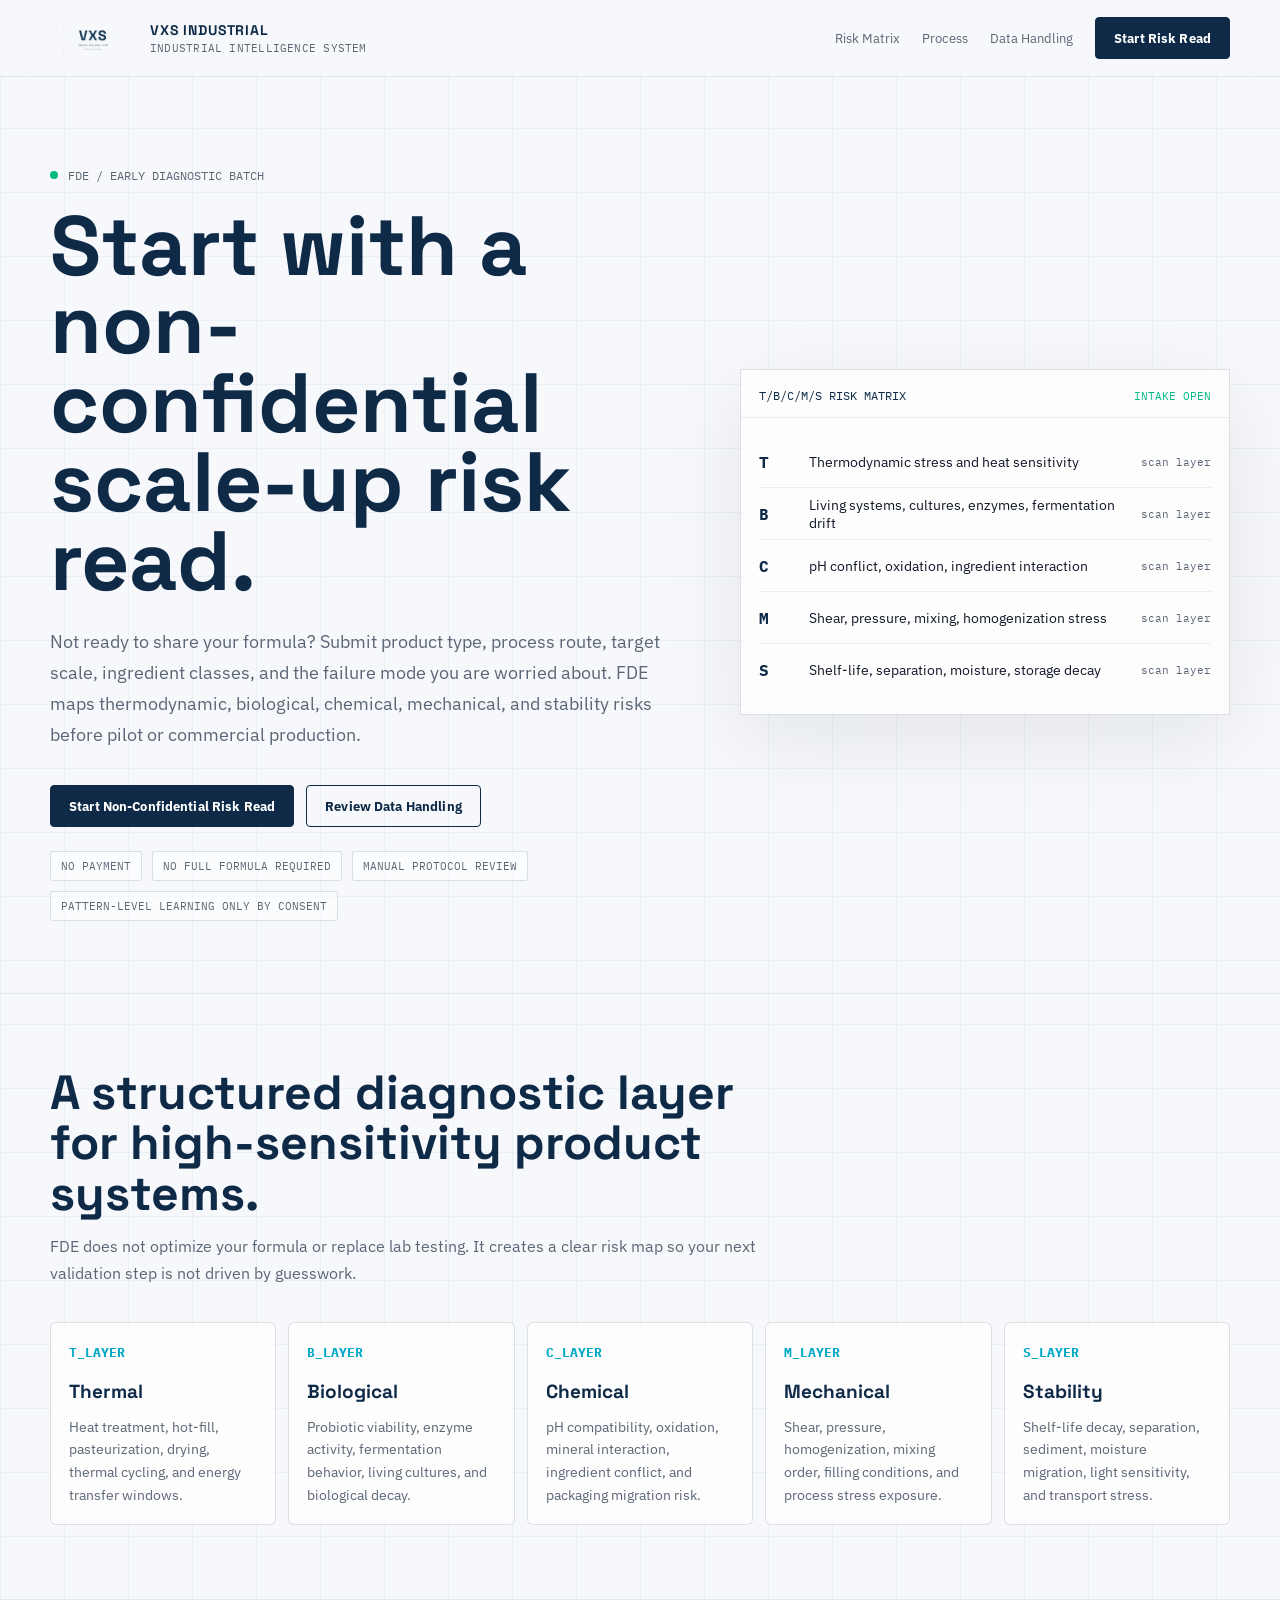
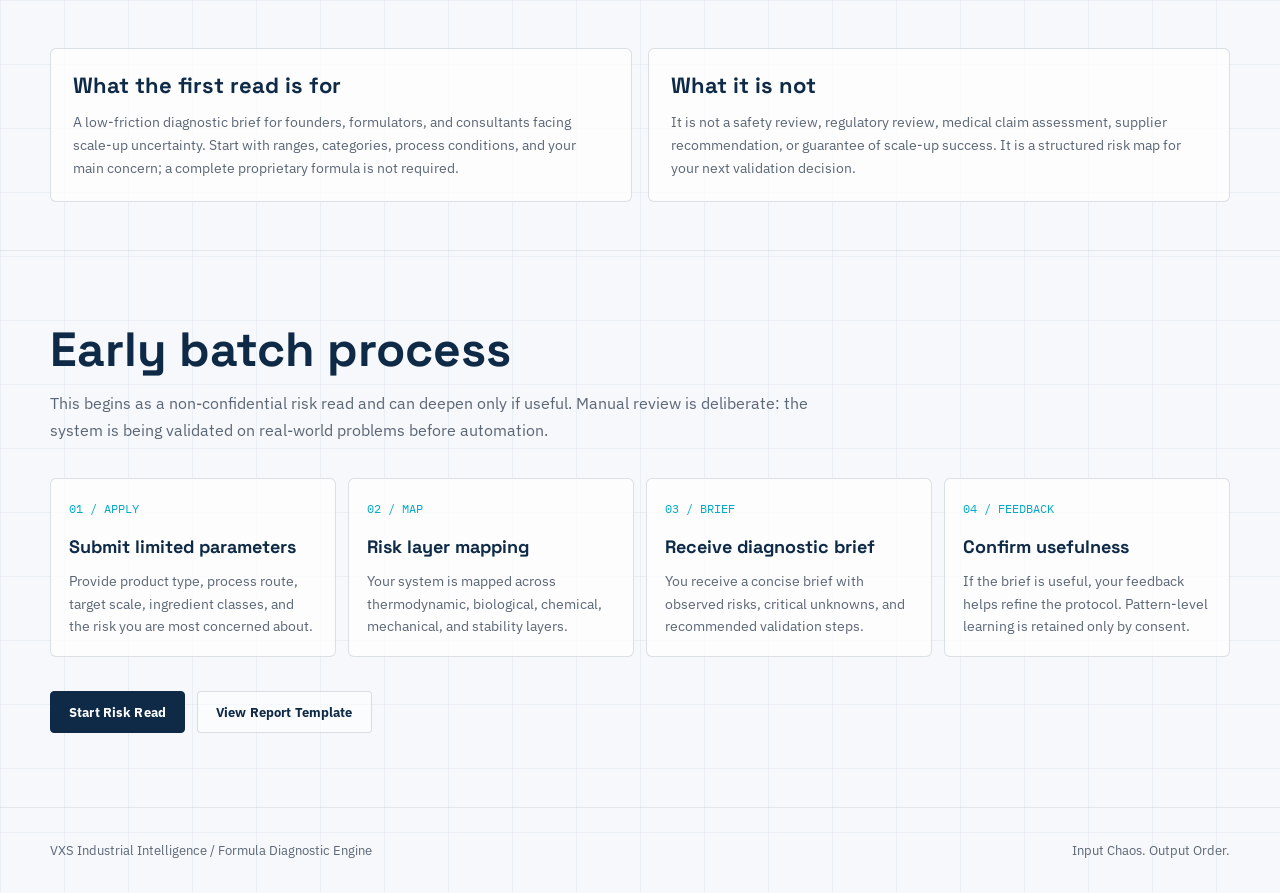
==== index.html @ ce61a04f "feat(analytics): add GA4 tracking G-516HY5Q3H3 to all pages Co-Authored-By: Claude Sonnet 4.6 <norep" ====
<!DOCTYPE html>
<html lang="en">
<head>
  <meta charset="UTF-8">
  <meta name="viewport" content="width=device-width, initial-scale=1.0">
  <title>Formula Diagnostic Engine | VXS Industrial Intelligence</title>
  <meta name="description" content="Start with a non-confidential formula and scale-up risk read. No full formula required for the FDE early diagnostic batch.">
  <link rel="preconnect" href="https://fonts.googleapis.com">
  <link rel="preconnect" href="https://fonts.gstatic.com" crossorigin>
  <link href="https://fonts.googleapis.com/css2?family=IBM+Plex+Mono:wght@400;500;600;700&family=IBM+Plex+Sans:wght@400;500;600;700&family=Space+Grotesk:wght@600;700&display=swap" rel="stylesheet">
  <link rel="stylesheet" href="styles.css">
  <!-- Google tag (gtag.js) -->
  <script async src="https://www.googletagmanager.com/gtag/js?id=G-516HY5Q3H3"></script>
  <script>
    window.dataLayer = window.dataLayer || [];
    function gtag(){dataLayer.push(arguments);}
    gtag('js', new Date());
    gtag('config', 'G-516HY5Q3H3');
  </script>
</head>
<body>
  <header class="site-header">
    <div class="shell nav">
      <a class="brand" href="https://vxs.systems/" aria-label="VXS Industrial Intelligence">
        <img class="brand-mark" src="assets/vxs_logo_mark_v2.3_transparent.png" alt="VXS">
        <span class="brand-text">
          <span class="brand-name">VXS INDUSTRIAL</span>
          <span class="brand-system">INDUSTRIAL INTELLIGENCE SYSTEM</span>
        </span>
      </a>
      <nav class="nav-links" aria-label="Primary">
        <a href="#risk-matrix">Risk Matrix</a>
        <a href="#process">Process</a>
        <a href="privacy.html">Data Handling</a>
        <a class="button" href="intake.html">Start Risk Read</a>
      </nav>
    </div>
  </header>

  <main>
    <section class="hero">
      <div class="shell hero-grid">
        <div>
          <div class="eyebrow">FDE / EARLY DIAGNOSTIC BATCH</div>
          <h1>Start with a non-confidential scale-up risk read.</h1>
          <p class="lead">Not ready to share your formula? Submit product type, process route, target scale, ingredient classes, and the failure mode you are worried about. FDE maps thermodynamic, biological, chemical, mechanical, and stability risks before pilot or commercial production.</p>
          <div class="hero-actions">
            <a class="button" href="intake.html">Start Non-Confidential Risk Read</a>
            <a class="button secondary" href="privacy.html">Review Data Handling</a>
          </div>
          <div class="note-row">
            <span class="tag">NO PAYMENT</span>
            <span class="tag">NO FULL FORMULA REQUIRED</span>
            <span class="tag">MANUAL PROTOCOL REVIEW</span>
            <span class="tag">PATTERN-LEVEL LEARNING ONLY BY CONSENT</span>
          </div>
        </div>
        <aside class="diagnostic-panel" aria-label="T/B/C/M/S risk matrix">
          <div class="panel-header">
            <span class="panel-title">T/B/C/M/S RISK MATRIX</span>
            <span class="status-pill">INTAKE OPEN</span>
          </div>
          <div class="risk-stack">
            <div class="risk-row">
              <span class="risk-code">T</span>
              <span class="risk-name">Thermodynamic stress and heat sensitivity</span>
              <span class="risk-state">scan layer</span>
            </div>
            <div class="risk-row">
              <span class="risk-code">B</span>
              <span class="risk-name">Living systems, cultures, enzymes, fermentation drift</span>
              <span class="risk-state">scan layer</span>
            </div>
            <div class="risk-row">
              <span class="risk-code">C</span>
              <span class="risk-name">pH conflict, oxidation, ingredient interaction</span>
              <span class="risk-state">scan layer</span>
            </div>
            <div class="risk-row">
              <span class="risk-code">M</span>
              <span class="risk-name">Shear, pressure, mixing, homogenization stress</span>
              <span class="risk-state">scan layer</span>
            </div>
            <div class="risk-row">
              <span class="risk-code">S</span>
              <span class="risk-name">Shelf-life, separation, moisture, storage decay</span>
              <span class="risk-state">scan layer</span>
            </div>
          </div>
        </aside>
      </div>
    </section>

    <section class="section" id="risk-matrix">
      <div class="shell">
        <div class="section-heading">
          <h2>A structured diagnostic layer for high-sensitivity product systems.</h2>
          <p>FDE does not optimize your formula or replace lab testing. It creates a clear risk map so your next validation step is not driven by guesswork.</p>
        </div>
        <div class="matrix">
          <article class="matrix-card">
            <span class="matrix-code">T_LAYER</span>
            <h3>Thermal</h3>
            <p>Heat treatment, hot-fill, pasteurization, drying, thermal cycling, and energy transfer windows.</p>
          </article>
          <article class="matrix-card">
            <span class="matrix-code">B_LAYER</span>
            <h3>Biological</h3>
            <p>Probiotic viability, enzyme activity, fermentation behavior, living cultures, and biological decay.</p>
          </article>
          <article class="matrix-card">
            <span class="matrix-code">C_LAYER</span>
            <h3>Chemical</h3>
            <p>pH compatibility, oxidation, mineral interaction, ingredient conflict, and packaging migration risk.</p>
          </article>
          <article class="matrix-card">
            <span class="matrix-code">M_LAYER</span>
            <h3>Mechanical</h3>
            <p>Shear, pressure, homogenization, mixing order, filling conditions, and process stress exposure.</p>
          </article>
          <article class="matrix-card">
            <span class="matrix-code">S_LAYER</span>
            <h3>Stability</h3>
            <p>Shelf-life decay, separation, sediment, moisture migration, light sensitivity, and transport stress.</p>
          </article>
        </div>
      </div>
    </section>

    <section class="section compact">
      <div class="shell two-col">
        <article class="text-card">
          <h3>What the first read is for</h3>
          <p>A low-friction diagnostic brief for founders, formulators, and consultants facing scale-up uncertainty. Start with ranges, categories, process conditions, and your main concern; a complete proprietary formula is not required.</p>
        </article>
        <article class="text-card">
          <h3>What it is not</h3>
          <p>It is not a safety review, regulatory review, medical claim assessment, supplier recommendation, or guarantee of scale-up success. It is a structured risk map for your next validation decision.</p>
        </article>
      </div>
    </section>

    <section class="section" id="process">
      <div class="shell">
        <div class="section-heading">
          <h2>Early batch process</h2>
          <p>This begins as a non-confidential risk read and can deepen only if useful. Manual review is deliberate: the system is being validated on real-world problems before automation.</p>
        </div>
        <div class="process">
          <article class="process-step">
            <span class="step-index">01 / APPLY</span>
            <h3>Submit limited parameters</h3>
            <p>Provide product type, process route, target scale, ingredient classes, and the risk you are most concerned about.</p>
          </article>
          <article class="process-step">
            <span class="step-index">02 / MAP</span>
            <h3>Risk layer mapping</h3>
            <p>Your system is mapped across thermodynamic, biological, chemical, mechanical, and stability layers.</p>
          </article>
          <article class="process-step">
            <span class="step-index">03 / BRIEF</span>
            <h3>Receive diagnostic brief</h3>
            <p>You receive a concise brief with observed risks, critical unknowns, and recommended validation steps.</p>
          </article>
          <article class="process-step">
            <span class="step-index">04 / FEEDBACK</span>
            <h3>Confirm usefulness</h3>
            <p>If the brief is useful, your feedback helps refine the protocol. Pattern-level learning is retained only by consent.</p>
          </article>
        </div>
        <div class="hero-actions">
          <a class="button" href="intake.html">Start Risk Read</a>
          <a class="button ghost" href="brief-template.html">View Report Template</a>
        </div>
      </div>
    </section>
  </main>

  <footer class="site-footer">
    <div class="shell footer-grid">
      <span><a href="https://vxs.systems/">VXS Industrial Intelligence</a> / Formula Diagnostic Engine</span>
      <span>Input Chaos. Output Order.</span>
    </div>
  </footer>
</body>
</html>
---- styles.css ----
:root {
  --industrial-white: #f6f8fb;
  --surface: #ffffff;
  --system-navy: #0e2a47;
  --graphite: #111827;
  --structural-gray: #5b6675;
  --grid-gray: #d9e2ec;
  --precision-cyan: #00a9c6;
  --signal-mint: #00b884;
  --hazard-amber: #ff8a00;
  --failure-red: #d64545;
  --border: rgba(14, 42, 71, 0.14);
  --soft-border: rgba(14, 42, 71, 0.08);
  --shadow: 0 24px 80px rgba(17, 24, 39, 0.08);
}

* {
  box-sizing: border-box;
}

html {
  scroll-behavior: smooth;
}

body {
  margin: 0;
  min-height: 100vh;
  font-family: "IBM Plex Sans", "Inter", "Segoe UI", Arial, sans-serif;
  color: var(--graphite);
  background:
    linear-gradient(to right, rgba(217, 226, 236, 0.42) 1px, transparent 1px),
    linear-gradient(to bottom, rgba(217, 226, 236, 0.42) 1px, transparent 1px),
    var(--industrial-white);
  background-size: 64px 64px;
}

a {
  color: inherit;
  text-decoration: none;
}

.shell {
  width: min(1180px, calc(100vw - 40px));
  margin: 0 auto;
}

.site-header {
  position: sticky;
  top: 0;
  z-index: 20;
  border-bottom: 1px solid var(--soft-border);
  background: rgba(246, 248, 251, 0.88);
  backdrop-filter: blur(14px);
}

.nav {
  min-height: 76px;
  display: flex;
  align-items: center;
  justify-content: space-between;
  gap: 24px;
}

.brand {
  display: flex;
  align-items: center;
  gap: 14px;
}

.brand-mark {
  width: 86px;
  height: auto;
  display: block;
}

.brand-text {
  display: grid;
  gap: 2px;
}

.brand-name {
  font-family: "Space Grotesk", "IBM Plex Sans", sans-serif;
  font-size: 14px;
  font-weight: 700;
  letter-spacing: 0.06em;
  color: var(--system-navy);
}

.brand-system {
  font-family: "IBM Plex Mono", "SFMono-Regular", Consolas, monospace;
  font-size: 11px;
  color: var(--structural-gray);
  letter-spacing: 0.02em;
}

.nav-links {
  display: flex;
  align-items: center;
  gap: 22px;
  font-size: 13px;
  color: var(--structural-gray);
}

.nav-links a:hover {
  color: var(--system-navy);
}

.button {
  display: inline-flex;
  align-items: center;
  justify-content: center;
  min-height: 42px;
  padding: 0 18px;
  border: 1px solid var(--system-navy);
  border-radius: 4px;
  background: var(--system-navy);
  color: #fff;
  font-size: 13px;
  font-weight: 700;
  letter-spacing: 0.01em;
  cursor: pointer;
}

.button:hover {
  transform: translateY(-1px);
}

.button.secondary {
  background: transparent;
  color: var(--system-navy);
}

.button.ghost {
  border-color: var(--border);
  background: rgba(255, 255, 255, 0.5);
  color: var(--system-navy);
}

.hero {
  padding: 86px 0 72px;
}

.hero-grid {
  display: grid;
  grid-template-columns: minmax(0, 1.08fr) minmax(360px, 0.82fr);
  gap: 44px;
  align-items: center;
}

.eyebrow {
  display: inline-flex;
  align-items: center;
  gap: 10px;
  margin-bottom: 24px;
  font-family: "IBM Plex Mono", "SFMono-Regular", Consolas, monospace;
  font-size: 12px;
  color: var(--structural-gray);
}

.eyebrow::before {
  content: "";
  width: 8px;
  height: 8px;
  background: var(--signal-mint);
  border-radius: 50%;
}

h1,
h2,
h3 {
  margin: 0;
  color: var(--system-navy);
  font-family: "Space Grotesk", "IBM Plex Sans", sans-serif;
  letter-spacing: 0;
}

h1 {
  max-width: 860px;
  font-size: clamp(44px, 7vw, 84px);
  line-height: 0.94;
}

.lead {
  max-width: 700px;
  margin: 26px 0 0;
  font-size: 18px;
  line-height: 1.72;
  color: var(--structural-gray);
}

.hero-actions {
  display: flex;
  flex-wrap: wrap;
  gap: 12px;
  margin-top: 34px;
}

.note-row {
  display: flex;
  flex-wrap: wrap;
  gap: 10px;
  margin-top: 24px;
}

.tag {
  display: inline-flex;
  align-items: center;
  min-height: 30px;
  padding: 0 10px;
  border: 1px solid var(--border);
  border-radius: 3px;
  background: rgba(255, 255, 255, 0.54);
  font-family: "IBM Plex Mono", "SFMono-Regular", Consolas, monospace;
  font-size: 11px;
  color: var(--structural-gray);
}

.diagnostic-panel {
  border: 1px solid var(--border);
  background: rgba(255, 255, 255, 0.78);
  box-shadow: var(--shadow);
}

.panel-header {
  display: flex;
  align-items: center;
  justify-content: space-between;
  gap: 16px;
  padding: 18px 18px 14px;
  border-bottom: 1px solid var(--soft-border);
}

.panel-title {
  font-family: "IBM Plex Mono", "SFMono-Regular", Consolas, monospace;
  font-size: 12px;
  color: var(--system-navy);
}

.status-pill {
  font-family: "IBM Plex Mono", "SFMono-Regular", Consolas, monospace;
  font-size: 11px;
  color: var(--signal-mint);
}

.risk-stack {
  padding: 18px;
}

.risk-row {
  display: grid;
  grid-template-columns: 36px 1fr auto;
  align-items: center;
  gap: 14px;
  min-height: 52px;
  border-bottom: 1px solid var(--soft-border);
}

.risk-row:last-child {
  border-bottom: 0;
}

.risk-code {
  font-family: "IBM Plex Mono", "SFMono-Regular", Consolas, monospace;
  font-weight: 700;
  color: var(--system-navy);
}

.risk-name {
  font-size: 14px;
  color: var(--graphite);
}

.risk-state {
  font-family: "IBM Plex Mono", "SFMono-Regular", Consolas, monospace;
  font-size: 11px;
  color: var(--structural-gray);
}

.section {
  padding: 74px 0;
  border-top: 1px solid var(--soft-border);
}

.section.compact {
  padding: 48px 0;
}

.section-heading {
  display: grid;
  gap: 14px;
  max-width: 760px;
  margin-bottom: 34px;
}

.section-heading h2 {
  font-size: clamp(30px, 4vw, 48px);
  line-height: 1.05;
}

.section-heading p {
  margin: 0;
  color: var(--structural-gray);
  line-height: 1.7;
}

.matrix {
  display: grid;
  grid-template-columns: repeat(5, minmax(0, 1fr));
  gap: 12px;
}

.matrix-card,
.text-card,
.process-step {
  border: 1px solid var(--border);
  background: rgba(255, 255, 255, 0.72);
  border-radius: 6px;
}

.matrix-card {
  min-height: 184px;
  padding: 18px;
}

.matrix-code {
  font-family: "IBM Plex Mono", "SFMono-Regular", Consolas, monospace;
  font-size: 13px;
  font-weight: 700;
  color: var(--precision-cyan);
}

.matrix-card h3 {
  margin-top: 18px;
  font-size: 19px;
}

.matrix-card p,
.text-card p,
.process-step p {
  margin: 12px 0 0;
  color: var(--structural-gray);
  line-height: 1.62;
  font-size: 14px;
}

.two-col {
  display: grid;
  grid-template-columns: repeat(2, minmax(0, 1fr));
  gap: 16px;
}

.text-card {
  padding: 22px;
}

.text-card h3 {
  font-size: 22px;
}

.process {
  display: grid;
  grid-template-columns: repeat(4, minmax(0, 1fr));
  gap: 12px;
}

.process-step {
  padding: 18px;
}

.step-index {
  font-family: "IBM Plex Mono", "SFMono-Regular", Consolas, monospace;
  font-size: 12px;
  color: var(--precision-cyan);
}

.process-step h3 {
  margin-top: 18px;
  font-size: 18px;
}

.form-shell {
  display: grid;
  grid-template-columns: minmax(0, 0.92fr) minmax(420px, 1.08fr);
  gap: 28px;
  align-items: start;
}

.form-panel {
  border: 1px solid var(--border);
  border-radius: 6px;
  background: rgba(255, 255, 255, 0.82);
  box-shadow: var(--shadow);
  padding: 24px;
}

label {
  display: block;
  margin-bottom: 8px;
  color: var(--system-navy);
  font-size: 13px;
  font-weight: 700;
}

input,
select,
textarea {
  width: 100%;
  border: 1px solid var(--border);
  border-radius: 4px;
  background: #fff;
  color: var(--graphite);
  font: inherit;
  padding: 12px 12px;
}

textarea {
  min-height: 116px;
  resize: vertical;
}

.field {
  margin-bottom: 18px;
}

.field-grid {
  display: grid;
  grid-template-columns: repeat(2, minmax(0, 1fr));
  gap: 14px;
}

.checkbox {
  display: grid;
  grid-template-columns: 18px 1fr;
  gap: 10px;
  align-items: start;
  margin: 12px 0;
  color: var(--structural-gray);
  font-size: 13px;
  line-height: 1.55;
}

.checkbox input {
  width: 16px;
  height: 16px;
  margin-top: 2px;
}

.form-actions {
  display: flex;
  flex-wrap: wrap;
  gap: 10px;
  margin-top: 20px;
}

.output-box {
  margin-top: 18px;
  border: 1px solid var(--border);
  border-radius: 4px;
  background: #f9fbfd;
  padding: 14px;
  min-height: 130px;
  white-space: pre-wrap;
  font-family: "IBM Plex Mono", "SFMono-Regular", Consolas, monospace;
  font-size: 12px;
  line-height: 1.55;
  color: var(--graphite);
}

.fine-print {
  font-size: 12px;
  color: var(--structural-gray);
  line-height: 1.6;
}

.site-footer {
  padding: 34px 0;
  border-top: 1px solid var(--soft-border);
  color: var(--structural-gray);
  font-size: 13px;
}

.footer-grid {
  display: flex;
  align-items: center;
  justify-content: space-between;
  gap: 18px;
}

@media (max-width: 940px) {
  .hero-grid,
  .form-shell,
  .two-col {
    grid-template-columns: 1fr;
  }

  .matrix,
  .process {
    grid-template-columns: repeat(2, minmax(0, 1fr));
  }

  .nav-links {
    display: none;
  }
}

@media (max-width: 620px) {
  .shell {
    width: min(100vw - 28px, 1180px);
  }

  .hero {
    padding-top: 52px;
  }

  .matrix,
  .process,
  .field-grid {
    grid-template-columns: 1fr;
  }

  .brand-system {
    display: none;
  }
}
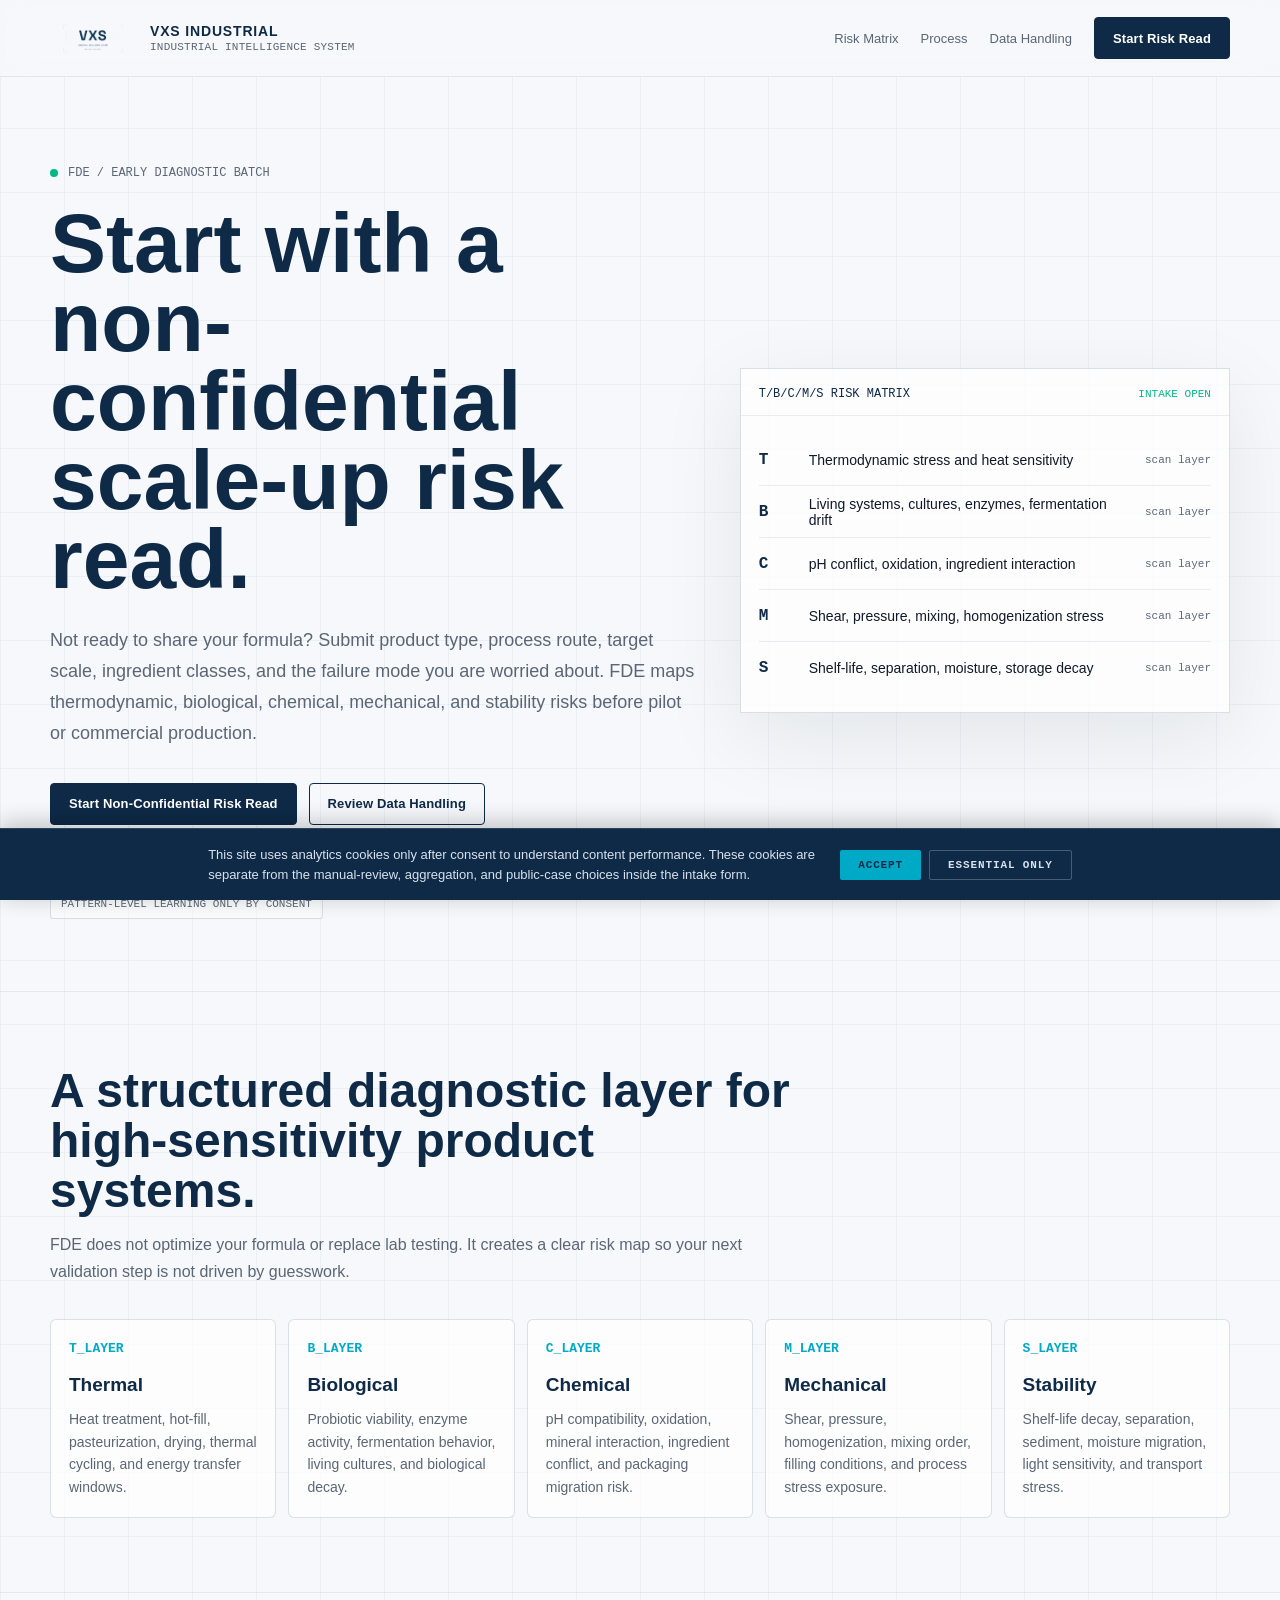
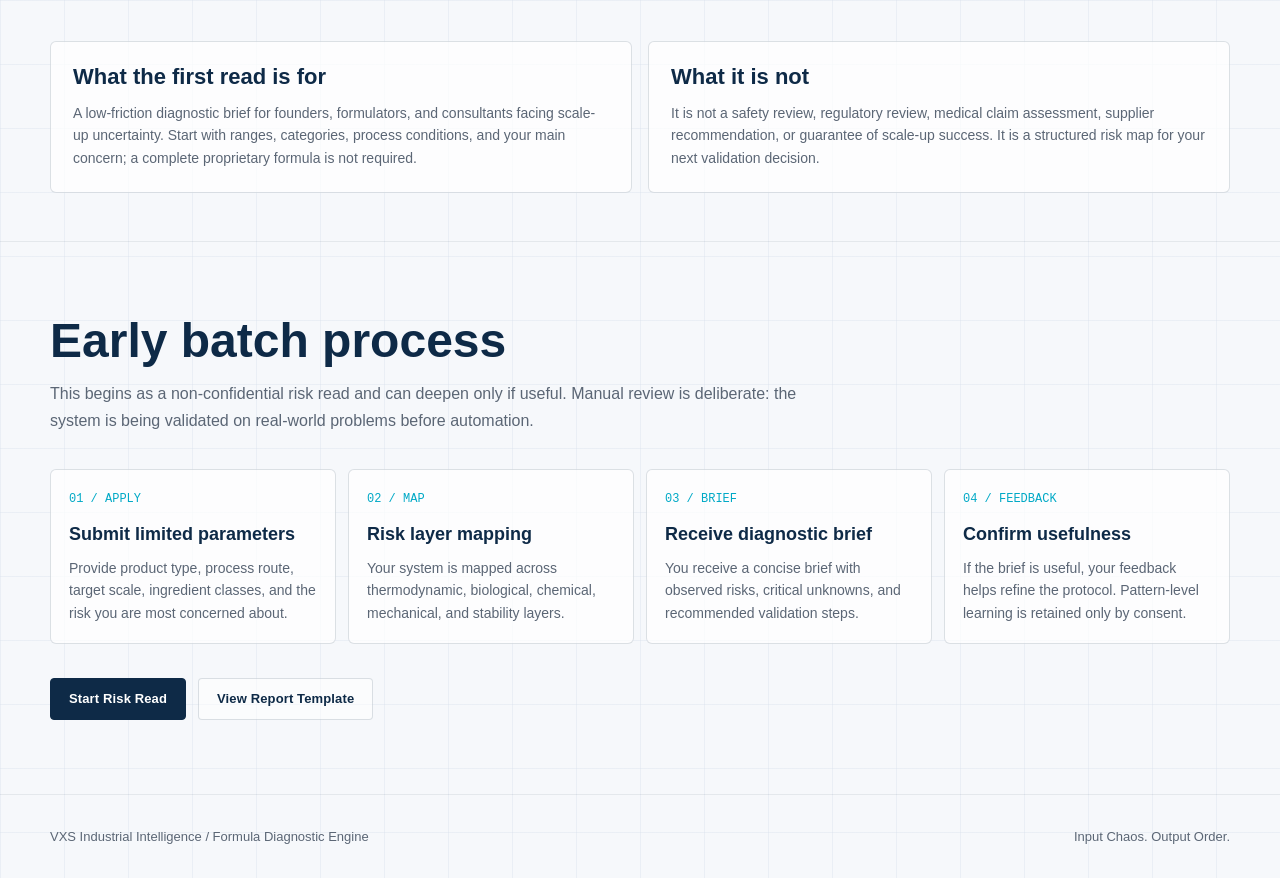
==== commit 522b5c0e: "feat: align consent-gated analytics and privacy copy" ====
--- a/index.html
+++ b/index.html
@@ -5,18 +5,8 @@
   <meta name="viewport" content="width=device-width, initial-scale=1.0">
   <title>Formula Diagnostic Engine | VXS Industrial Intelligence</title>
   <meta name="description" content="Start with a non-confidential formula and scale-up risk read. No full formula required for the FDE early diagnostic batch.">
-  <link rel="preconnect" href="https://fonts.googleapis.com">
-  <link rel="preconnect" href="https://fonts.gstatic.com" crossorigin>
-  <link href="https://fonts.googleapis.com/css2?family=IBM+Plex+Mono:wght@400;500;600;700&family=IBM+Plex+Sans:wght@400;500;600;700&family=Space+Grotesk:wght@600;700&display=swap" rel="stylesheet">
   <link rel="stylesheet" href="styles.css">
-  <!-- Google tag (gtag.js) -->
-  <script async src="https://www.googletagmanager.com/gtag/js?id=G-516HY5Q3H3"></script>
-  <script>
-    window.dataLayer = window.dataLayer || [];
-    function gtag(){dataLayer.push(arguments);}
-    gtag('js', new Date());
-    gtag('config', 'G-516HY5Q3H3');
-  </script>
+  <script src="gdpr.js" defer></script>
 </head>
 <body>
   <header class="site-header">
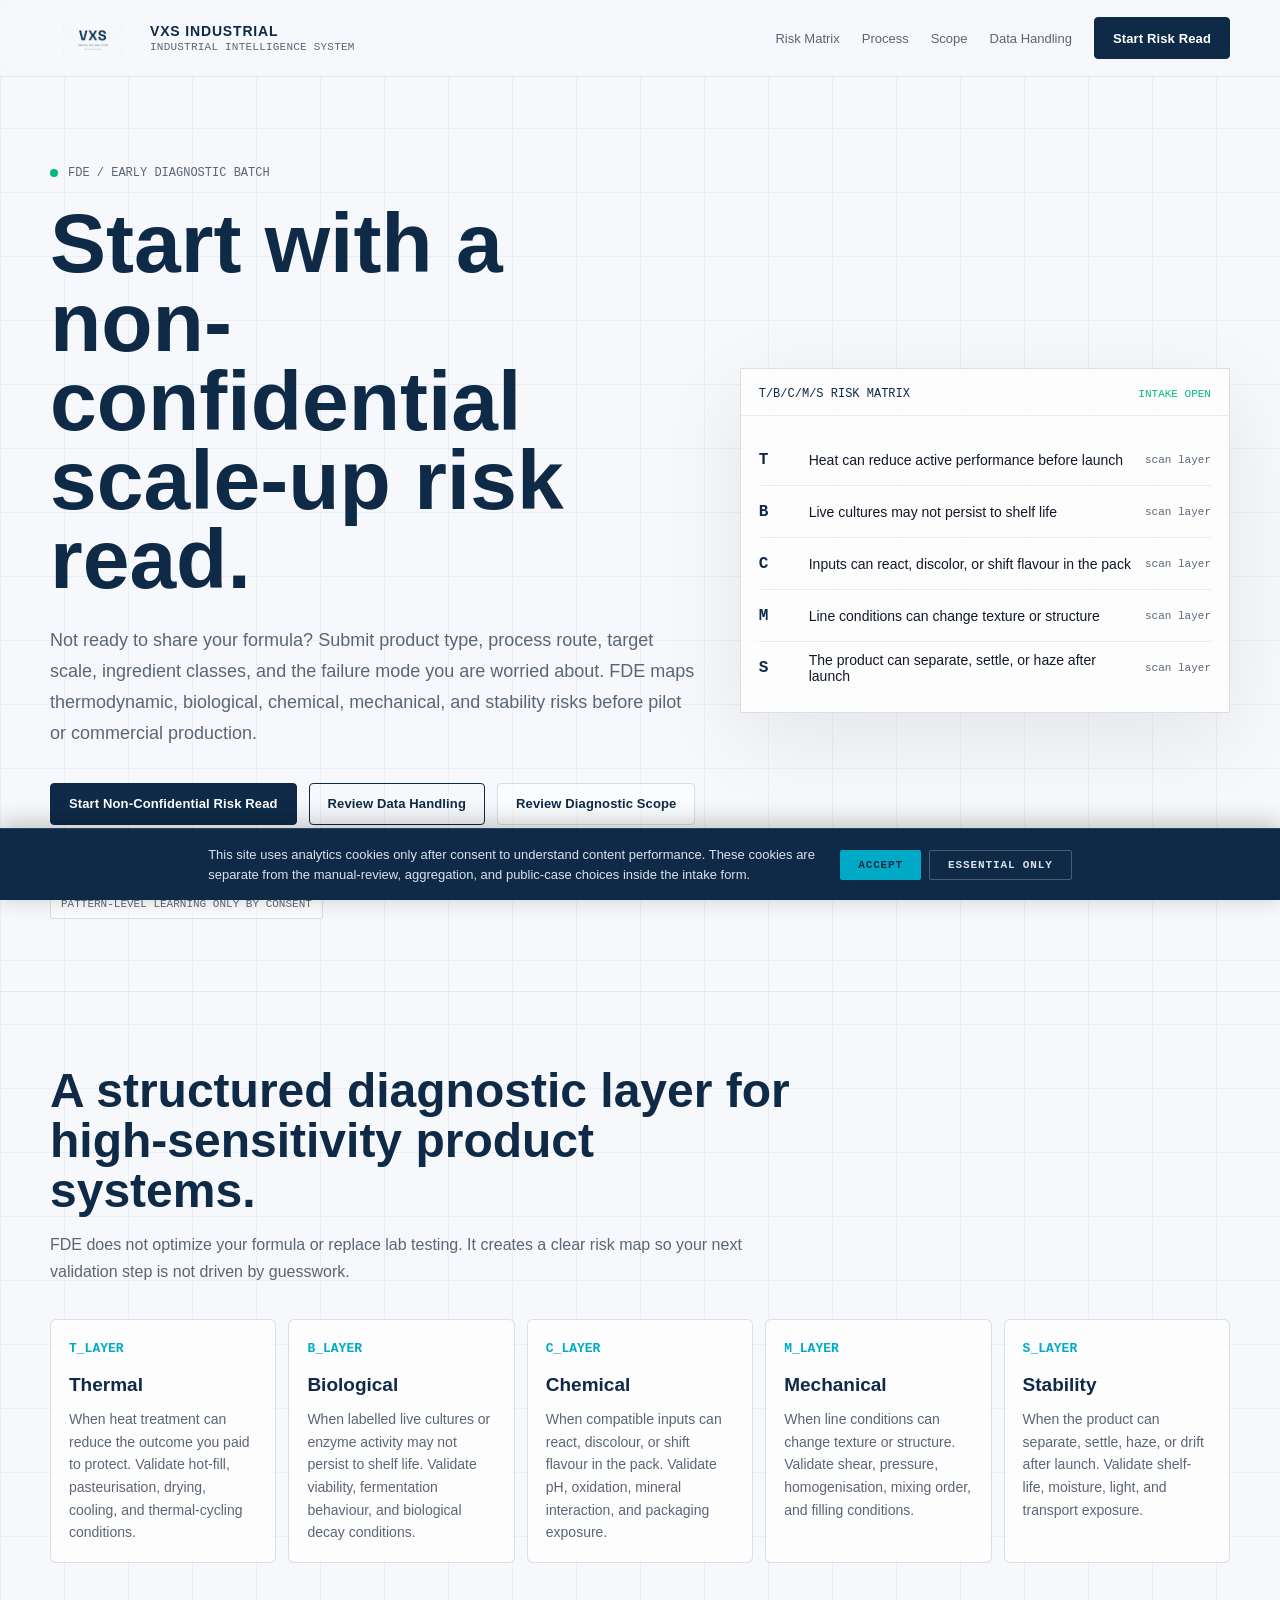
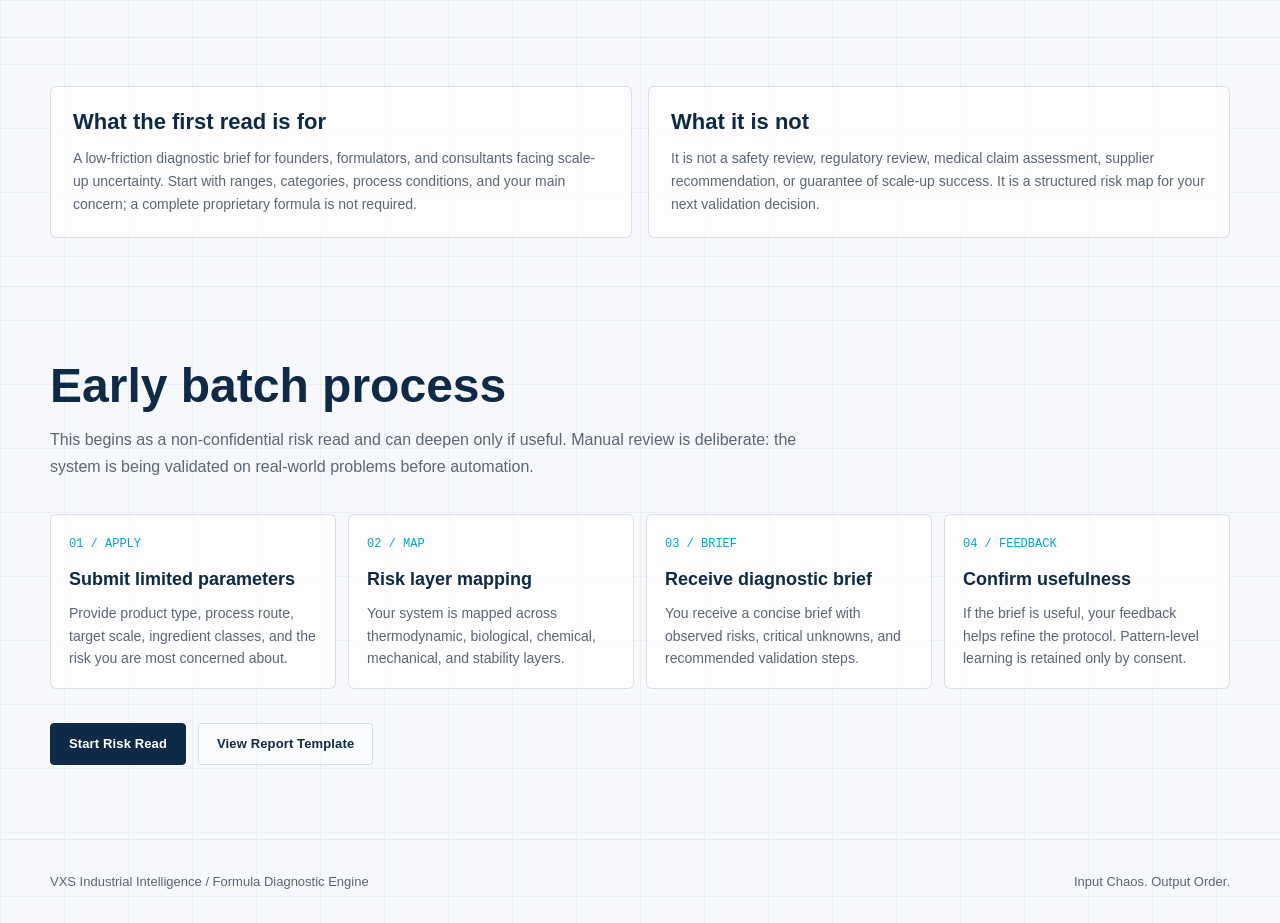
==== commit fb877d2d: "feat: add FDE diagnostic scope page" ====
--- a/index.html
+++ b/index.html
@@ -1,176 +1,328 @@
-<!DOCTYPE html>
+<!doctype html>
 <html lang="en">
-<head>
-  <meta charset="UTF-8">
-  <meta name="viewport" content="width=device-width, initial-scale=1.0">
-  <title>Formula Diagnostic Engine | VXS Industrial Intelligence</title>
-  <meta name="description" content="Start with a non-confidential formula and scale-up risk read. No full formula required for the FDE early diagnostic batch.">
-  <link rel="stylesheet" href="styles.css">
-  <script src="gdpr.js" defer></script>
-</head>
-<body>
-  <header class="site-header">
-    <div class="shell nav">
-      <a class="brand" href="https://vxs.systems/" aria-label="VXS Industrial Intelligence">
-        <img class="brand-mark" src="assets/vxs_logo_mark_v2.3_transparent.png" alt="VXS">
-        <span class="brand-text">
-          <span class="brand-name">VXS INDUSTRIAL</span>
-          <span class="brand-system">INDUSTRIAL INTELLIGENCE SYSTEM</span>
-        </span>
-      </a>
-      <nav class="nav-links" aria-label="Primary">
-        <a href="#risk-matrix">Risk Matrix</a>
-        <a href="#process">Process</a>
-        <a href="privacy.html">Data Handling</a>
-        <a class="button" href="intake.html">Start Risk Read</a>
-      </nav>
-    </div>
-  </header>
-
-  <main>
-    <section class="hero">
-      <div class="shell hero-grid">
-        <div>
-          <div class="eyebrow">FDE / EARLY DIAGNOSTIC BATCH</div>
-          <h1>Start with a non-confidential scale-up risk read.</h1>
-          <p class="lead">Not ready to share your formula? Submit product type, process route, target scale, ingredient classes, and the failure mode you are worried about. FDE maps thermodynamic, biological, chemical, mechanical, and stability risks before pilot or commercial production.</p>
-          <div class="hero-actions">
-            <a class="button" href="intake.html">Start Non-Confidential Risk Read</a>
-            <a class="button secondary" href="privacy.html">Review Data Handling</a>
-          </div>
-          <div class="note-row">
-            <span class="tag">NO PAYMENT</span>
-            <span class="tag">NO FULL FORMULA REQUIRED</span>
-            <span class="tag">MANUAL PROTOCOL REVIEW</span>
-            <span class="tag">PATTERN-LEVEL LEARNING ONLY BY CONSENT</span>
-          </div>
+  <head>
+    <meta charset="UTF-8" />
+    <meta name="viewport" content="width=device-width, initial-scale=1.0" />
+    <meta
+      name="google-site-verification"
+      content="2wrbkZlqLYXuWYV8L_KPEs2yA88-Ur84__uRXhDDz9E"
+    />
+    <title>Formula Diagnostic Engine | VXS Industrial Intelligence</title>
+    <meta
+      name="description"
+      content="Start with a non-confidential formula and scale-up risk read. No full formula required for the FDE early diagnostic batch."
+    />
+    <link rel="canonical" href="https://fde.vxs.systems/" />
+    <meta property="og:type" content="website" />
+    <meta
+      property="og:title"
+      content="Formula Diagnostic Engine | VXS Industrial Intelligence"
+    />
+    <meta
+      property="og:description"
+      content="A non-confidential pre-production risk read for early-stage functional beverage, supplement, and nutritional product systems."
+    />
+    <meta property="og:url" content="https://fde.vxs.systems/" />
+    <meta property="og:site_name" content="VXS Industrial Intelligence" />
+    <meta
+      property="og:image"
+      content="https://fde.vxs.systems/assets/vxs_logo_mark_v2.3_transparent.png"
+    />
+    <meta name="twitter:card" content="summary_large_image" />
+    <meta
+      name="twitter:title"
+      content="Formula Diagnostic Engine | VXS Industrial Intelligence"
+    />
+    <meta
+      name="twitter:description"
+      content="A non-confidential pre-production risk read for functional product systems."
+    />
+    <meta
+      name="twitter:image"
+      content="https://fde.vxs.systems/assets/vxs_logo_mark_v2.3_transparent.png"
+    />
+    <meta name="twitter:image:alt" content="VXS Industrial Intelligence logo" />
+    <script type="application/ld+json">
+      {
+        "@context": "https://schema.org",
+        "@graph": [
+          {
+            "@type": "Organization",
+            "@id": "https://vxs.systems/#organization",
+            "name": "VXS Industrial Intelligence",
+            "url": "https://vxs.systems/",
+            "logo": "https://vxs.systems/assets/vxs_logo_mark_v2.3_transparent.png"
+          },
+          {
+            "@type": "WebSite",
+            "@id": "https://fde.vxs.systems/#website",
+            "url": "https://fde.vxs.systems/",
+            "name": "Formula Diagnostic Engine",
+            "publisher": { "@id": "https://vxs.systems/#organization" }
+          },
+          {
+            "@type": "Service",
+            "name": "Formula Diagnostic Engine",
+            "url": "https://fde.vxs.systems/",
+            "description": "A protocol-assisted, non-confidential pre-production risk read for early-stage functional beverage, supplement, and nutritional product systems.",
+            "provider": { "@id": "https://vxs.systems/#organization" },
+            "areaServed": "Global"
+          }
+        ]
+      }
+    </script>
+    <link rel="stylesheet" href="styles.css" />
+    <script src="gdpr.js" defer></script>
+  </head>
+  <body>
+    <header class="site-header">
+      <div class="shell nav">
+        <a
+          class="brand"
+          href="https://vxs.systems/"
+          aria-label="VXS Industrial Intelligence"
+        >
+          <img
+            class="brand-mark"
+            src="assets/vxs_logo_mark_v2.3_transparent.png"
+            alt="VXS"
+          />
+          <span class="brand-text">
+            <span class="brand-name">VXS INDUSTRIAL</span>
+            <span class="brand-system">INDUSTRIAL INTELLIGENCE SYSTEM</span>
+          </span>
+        </a>
+        <nav class="nav-links" aria-label="Primary">
+          <a href="#risk-matrix">Risk Matrix</a>
+          <a href="#process">Process</a>
+          <a href="diagnostic-scope.html">Scope</a>
+          <a href="privacy.html">Data Handling</a>
+          <a class="button" href="intake.html">Start Risk Read</a>
+        </nav>
+      </div>
+    </header>
+
+    <main>
+      <section class="hero">
+        <div class="shell hero-grid">
+          <div>
+            <div class="eyebrow">FDE / EARLY DIAGNOSTIC BATCH</div>
+            <h1>Start with a non-confidential scale-up risk read.</h1>
+            <p class="lead">
+              Not ready to share your formula? Submit product type, process
+              route, target scale, ingredient classes, and the failure mode you
+              are worried about. FDE maps thermodynamic, biological, chemical,
+              mechanical, and stability risks before pilot or commercial
+              production.
+            </p>
+            <div class="hero-actions">
+              <a class="button" href="intake.html"
+                >Start Non-Confidential Risk Read</a
+              >
+              <a class="button secondary" href="privacy.html"
+                >Review Data Handling</a
+              >
+              <a class="button ghost" href="diagnostic-scope.html"
+                >Review Diagnostic Scope</a
+              >
+            </div>
+            <div class="note-row">
+              <span class="tag">NO PAYMENT</span>
+              <span class="tag">NO FULL FORMULA REQUIRED</span>
+              <span class="tag">MANUAL PROTOCOL REVIEW</span>
+              <span class="tag">PATTERN-LEVEL LEARNING ONLY BY CONSENT</span>
+            </div>
+          </div>
+          <aside class="diagnostic-panel" aria-label="T/B/C/M/S risk matrix">
+            <div class="panel-header">
+              <span class="panel-title">T/B/C/M/S RISK MATRIX</span>
+              <span class="status-pill">INTAKE OPEN</span>
+            </div>
+            <div class="risk-stack">
+              <div class="risk-row">
+                <span class="risk-code">T</span>
+                <span class="risk-name"
+                  >Heat can reduce active performance before launch</span
+                >
+                <span class="risk-state">scan layer</span>
+              </div>
+              <div class="risk-row">
+                <span class="risk-code">B</span>
+                <span class="risk-name"
+                  >Live cultures may not persist to shelf life</span
+                >
+                <span class="risk-state">scan layer</span>
+              </div>
+              <div class="risk-row">
+                <span class="risk-code">C</span>
+                <span class="risk-name"
+                  >Inputs can react, discolor, or shift flavour in the
+                  pack</span
+                >
+                <span class="risk-state">scan layer</span>
+              </div>
+              <div class="risk-row">
+                <span class="risk-code">M</span>
+                <span class="risk-name"
+                  >Line conditions can change texture or structure</span
+                >
+                <span class="risk-state">scan layer</span>
+              </div>
+              <div class="risk-row">
+                <span class="risk-code">S</span>
+                <span class="risk-name"
+                  >The product can separate, settle, or haze after launch</span
+                >
+                <span class="risk-state">scan layer</span>
+              </div>
+            </div>
+          </aside>
         </div>
-        <aside class="diagnostic-panel" aria-label="T/B/C/M/S risk matrix">
-          <div class="panel-header">
-            <span class="panel-title">T/B/C/M/S RISK MATRIX</span>
-            <span class="status-pill">INTAKE OPEN</span>
-          </div>
-          <div class="risk-stack">
-            <div class="risk-row">
-              <span class="risk-code">T</span>
-              <span class="risk-name">Thermodynamic stress and heat sensitivity</span>
-              <span class="risk-state">scan layer</span>
-            </div>
-            <div class="risk-row">
-              <span class="risk-code">B</span>
-              <span class="risk-name">Living systems, cultures, enzymes, fermentation drift</span>
-              <span class="risk-state">scan layer</span>
-            </div>
-            <div class="risk-row">
-              <span class="risk-code">C</span>
-              <span class="risk-name">pH conflict, oxidation, ingredient interaction</span>
-              <span class="risk-state">scan layer</span>
-            </div>
-            <div class="risk-row">
-              <span class="risk-code">M</span>
-              <span class="risk-name">Shear, pressure, mixing, homogenization stress</span>
-              <span class="risk-state">scan layer</span>
-            </div>
-            <div class="risk-row">
-              <span class="risk-code">S</span>
-              <span class="risk-name">Shelf-life, separation, moisture, storage decay</span>
-              <span class="risk-state">scan layer</span>
-            </div>
-          </div>
-        </aside>
-      </div>
-    </section>
-
-    <section class="section" id="risk-matrix">
-      <div class="shell">
-        <div class="section-heading">
-          <h2>A structured diagnostic layer for high-sensitivity product systems.</h2>
-          <p>FDE does not optimize your formula or replace lab testing. It creates a clear risk map so your next validation step is not driven by guesswork.</p>
+      </section>
+
+      <section class="section" id="risk-matrix">
+        <div class="shell">
+          <div class="section-heading">
+            <h2>
+              A structured diagnostic layer for high-sensitivity product
+              systems.
+            </h2>
+            <p>
+              FDE does not optimize your formula or replace lab testing. It
+              creates a clear risk map so your next validation step is not
+              driven by guesswork.
+            </p>
+          </div>
+          <div class="matrix">
+            <article class="matrix-card">
+              <span class="matrix-code">T_LAYER</span>
+              <h3>Thermal</h3>
+              <p>
+                When heat treatment can reduce the outcome you paid to protect.
+                Validate hot-fill, pasteurisation, drying, cooling, and thermal-cycling conditions.
+              </p>
+            </article>
+            <article class="matrix-card">
+              <span class="matrix-code">B_LAYER</span>
+              <h3>Biological</h3>
+              <p>
+                When labelled live cultures or enzyme activity may not persist to shelf life.
+                Validate viability, fermentation behaviour, and biological decay conditions.
+              </p>
+            </article>
+            <article class="matrix-card">
+              <span class="matrix-code">C_LAYER</span>
+              <h3>Chemical</h3>
+              <p>
+                When compatible inputs can react, discolour, or shift flavour in the pack.
+                Validate pH, oxidation, mineral interaction, and packaging exposure.
+              </p>
+            </article>
+            <article class="matrix-card">
+              <span class="matrix-code">M_LAYER</span>
+              <h3>Mechanical</h3>
+              <p>
+                When line conditions can change texture or structure.
+                Validate shear, pressure, homogenisation, mixing order, and filling conditions.
+              </p>
+            </article>
+            <article class="matrix-card">
+              <span class="matrix-code">S_LAYER</span>
+              <h3>Stability</h3>
+              <p>
+                When the product can separate, settle, haze, or drift after launch.
+                Validate shelf-life, moisture, light, and transport exposure.
+              </p>
+            </article>
+          </div>
         </div>
-        <div class="matrix">
-          <article class="matrix-card">
-            <span class="matrix-code">T_LAYER</span>
-            <h3>Thermal</h3>
-            <p>Heat treatment, hot-fill, pasteurization, drying, thermal cycling, and energy transfer windows.</p>
+      </section>
+
+      <section class="section compact">
+        <div class="shell two-col">
+          <article class="text-card">
+            <h3>What the first read is for</h3>
+            <p>
+              A low-friction diagnostic brief for founders, formulators, and
+              consultants facing scale-up uncertainty. Start with ranges,
+              categories, process conditions, and your main concern; a complete
+              proprietary formula is not required.
+            </p>
           </article>
-          <article class="matrix-card">
-            <span class="matrix-code">B_LAYER</span>
-            <h3>Biological</h3>
-            <p>Probiotic viability, enzyme activity, fermentation behavior, living cultures, and biological decay.</p>
-          </article>
-          <article class="matrix-card">
-            <span class="matrix-code">C_LAYER</span>
-            <h3>Chemical</h3>
-            <p>pH compatibility, oxidation, mineral interaction, ingredient conflict, and packaging migration risk.</p>
-          </article>
-          <article class="matrix-card">
-            <span class="matrix-code">M_LAYER</span>
-            <h3>Mechanical</h3>
-            <p>Shear, pressure, homogenization, mixing order, filling conditions, and process stress exposure.</p>
-          </article>
-          <article class="matrix-card">
-            <span class="matrix-code">S_LAYER</span>
-            <h3>Stability</h3>
-            <p>Shelf-life decay, separation, sediment, moisture migration, light sensitivity, and transport stress.</p>
+          <article class="text-card">
+            <h3>What it is not</h3>
+            <p>
+              It is not a safety review, regulatory review, medical claim
+              assessment, supplier recommendation, or guarantee of scale-up
+              success. It is a structured risk map for your next validation
+              decision.
+            </p>
           </article>
         </div>
+      </section>
+
+      <section class="section" id="process">
+        <div class="shell">
+          <div class="section-heading">
+            <h2>Early batch process</h2>
+            <p>
+              This begins as a non-confidential risk read and can deepen only if
+              useful. Manual review is deliberate: the system is being validated
+              on real-world problems before automation.
+            </p>
+          </div>
+          <div class="process">
+            <article class="process-step">
+              <span class="step-index">01 / APPLY</span>
+              <h3>Submit limited parameters</h3>
+              <p>
+                Provide product type, process route, target scale, ingredient
+                classes, and the risk you are most concerned about.
+              </p>
+            </article>
+            <article class="process-step">
+              <span class="step-index">02 / MAP</span>
+              <h3>Risk layer mapping</h3>
+              <p>
+                Your system is mapped across thermodynamic, biological,
+                chemical, mechanical, and stability layers.
+              </p>
+            </article>
+            <article class="process-step">
+              <span class="step-index">03 / BRIEF</span>
+              <h3>Receive diagnostic brief</h3>
+              <p>
+                You receive a concise brief with observed risks, critical
+                unknowns, and recommended validation steps.
+              </p>
+            </article>
+            <article class="process-step">
+              <span class="step-index">04 / FEEDBACK</span>
+              <h3>Confirm usefulness</h3>
+              <p>
+                If the brief is useful, your feedback helps refine the protocol.
+                Pattern-level learning is retained only by consent.
+              </p>
+            </article>
+          </div>
+          <div class="hero-actions">
+            <a class="button" href="intake.html">Start Risk Read</a>
+            <a class="button ghost" href="brief-template.html"
+              >View Report Template</a
+            >
+          </div>
+        </div>
+      </section>
+    </main>
+
+    <footer class="site-footer">
+      <div class="shell footer-grid">
+        <span
+          ><a href="https://vxs.systems/">VXS Industrial Intelligence</a> /
+          Formula Diagnostic Engine</span
+        >
+        <span>Input Chaos. Output Order.</span>
       </div>
-    </section>
-
-    <section class="section compact">
-      <div class="shell two-col">
-        <article class="text-card">
-          <h3>What the first read is for</h3>
-          <p>A low-friction diagnostic brief for founders, formulators, and consultants facing scale-up uncertainty. Start with ranges, categories, process conditions, and your main concern; a complete proprietary formula is not required.</p>
-        </article>
-        <article class="text-card">
-          <h3>What it is not</h3>
-          <p>It is not a safety review, regulatory review, medical claim assessment, supplier recommendation, or guarantee of scale-up success. It is a structured risk map for your next validation decision.</p>
-        </article>
-      </div>
-    </section>
-
-    <section class="section" id="process">
-      <div class="shell">
-        <div class="section-heading">
-          <h2>Early batch process</h2>
-          <p>This begins as a non-confidential risk read and can deepen only if useful. Manual review is deliberate: the system is being validated on real-world problems before automation.</p>
-        </div>
-        <div class="process">
-          <article class="process-step">
-            <span class="step-index">01 / APPLY</span>
-            <h3>Submit limited parameters</h3>
-            <p>Provide product type, process route, target scale, ingredient classes, and the risk you are most concerned about.</p>
-          </article>
-          <article class="process-step">
-            <span class="step-index">02 / MAP</span>
-            <h3>Risk layer mapping</h3>
-            <p>Your system is mapped across thermodynamic, biological, chemical, mechanical, and stability layers.</p>
-          </article>
-          <article class="process-step">
-            <span class="step-index">03 / BRIEF</span>
-            <h3>Receive diagnostic brief</h3>
-            <p>You receive a concise brief with observed risks, critical unknowns, and recommended validation steps.</p>
-          </article>
-          <article class="process-step">
-            <span class="step-index">04 / FEEDBACK</span>
-            <h3>Confirm usefulness</h3>
-            <p>If the brief is useful, your feedback helps refine the protocol. Pattern-level learning is retained only by consent.</p>
-          </article>
-        </div>
-        <div class="hero-actions">
-          <a class="button" href="intake.html">Start Risk Read</a>
-          <a class="button ghost" href="brief-template.html">View Report Template</a>
-        </div>
-      </div>
-    </section>
-  </main>
-
-  <footer class="site-footer">
-    <div class="shell footer-grid">
-      <span><a href="https://vxs.systems/">VXS Industrial Intelligence</a> / Formula Diagnostic Engine</span>
-      <span>Input Chaos. Output Order.</span>
-    </div>
-  </footer>
-</body>
+    </footer>
+  </body>
 </html>
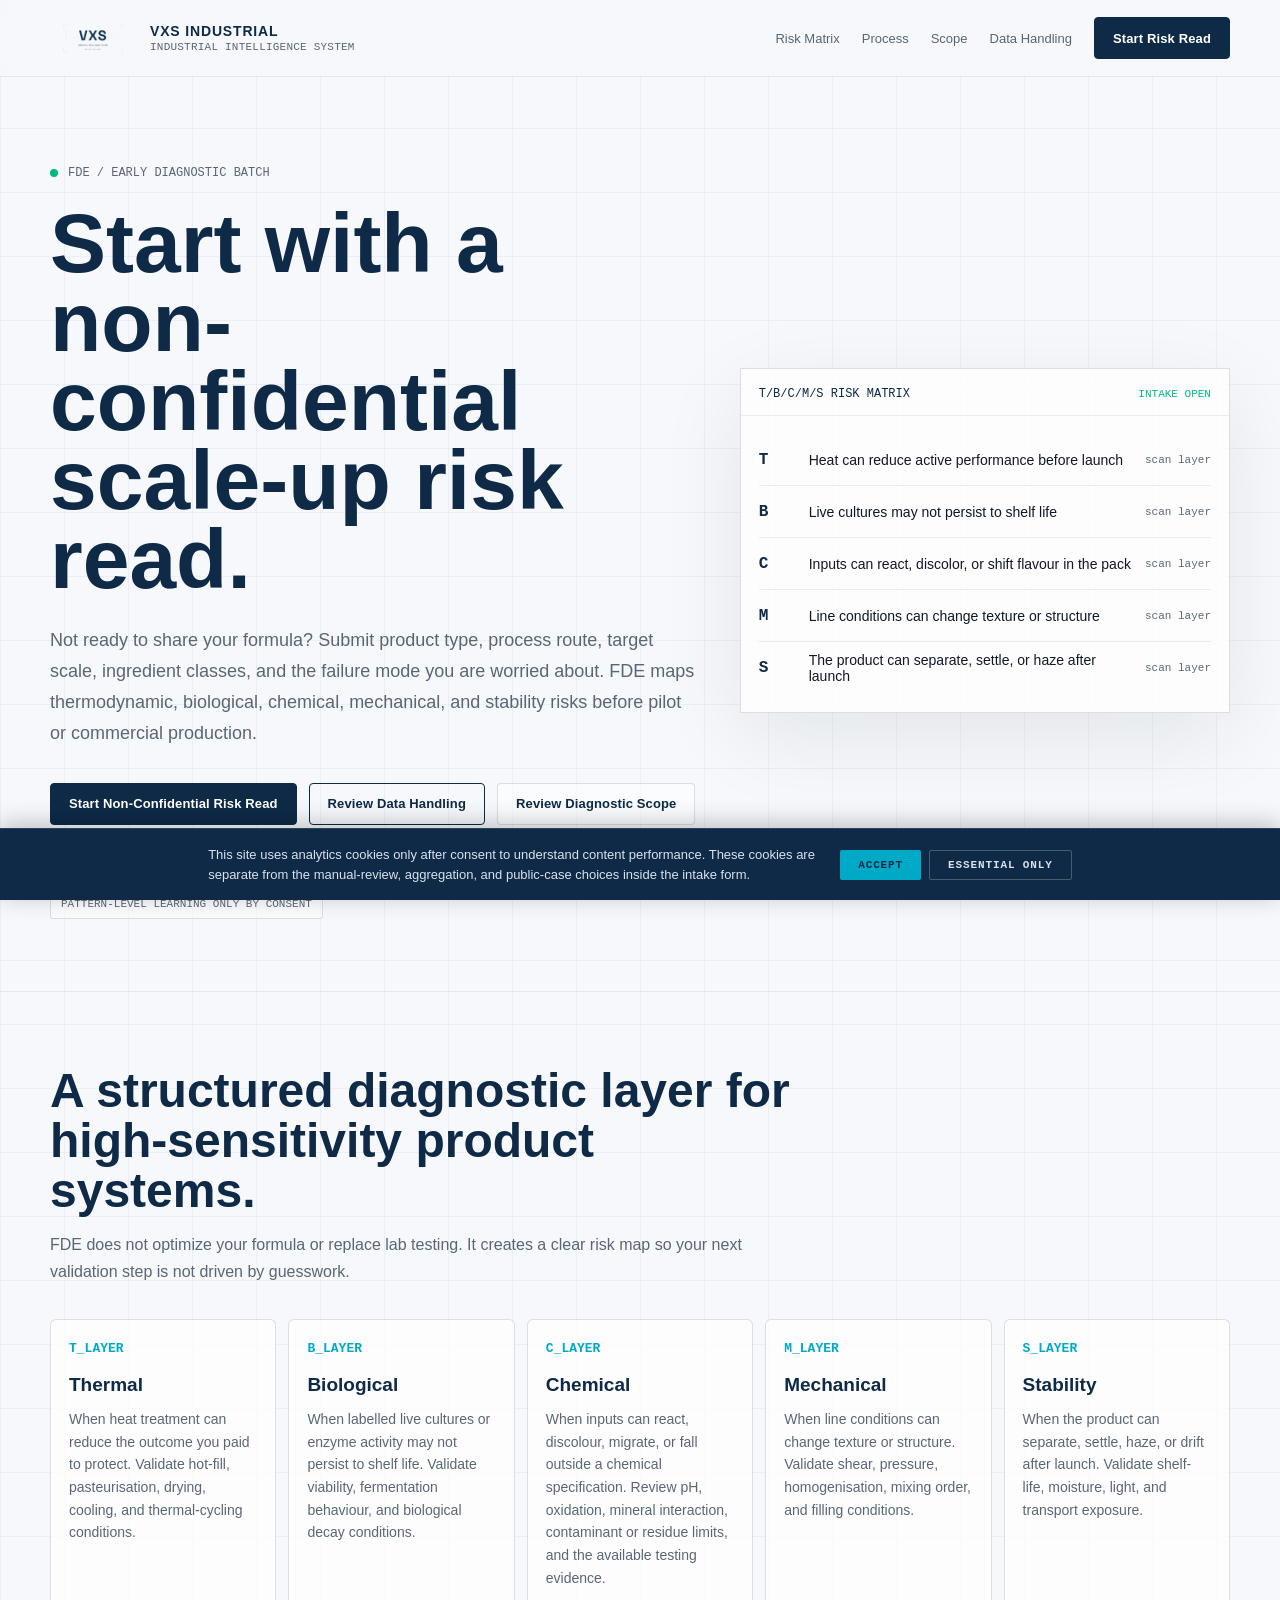
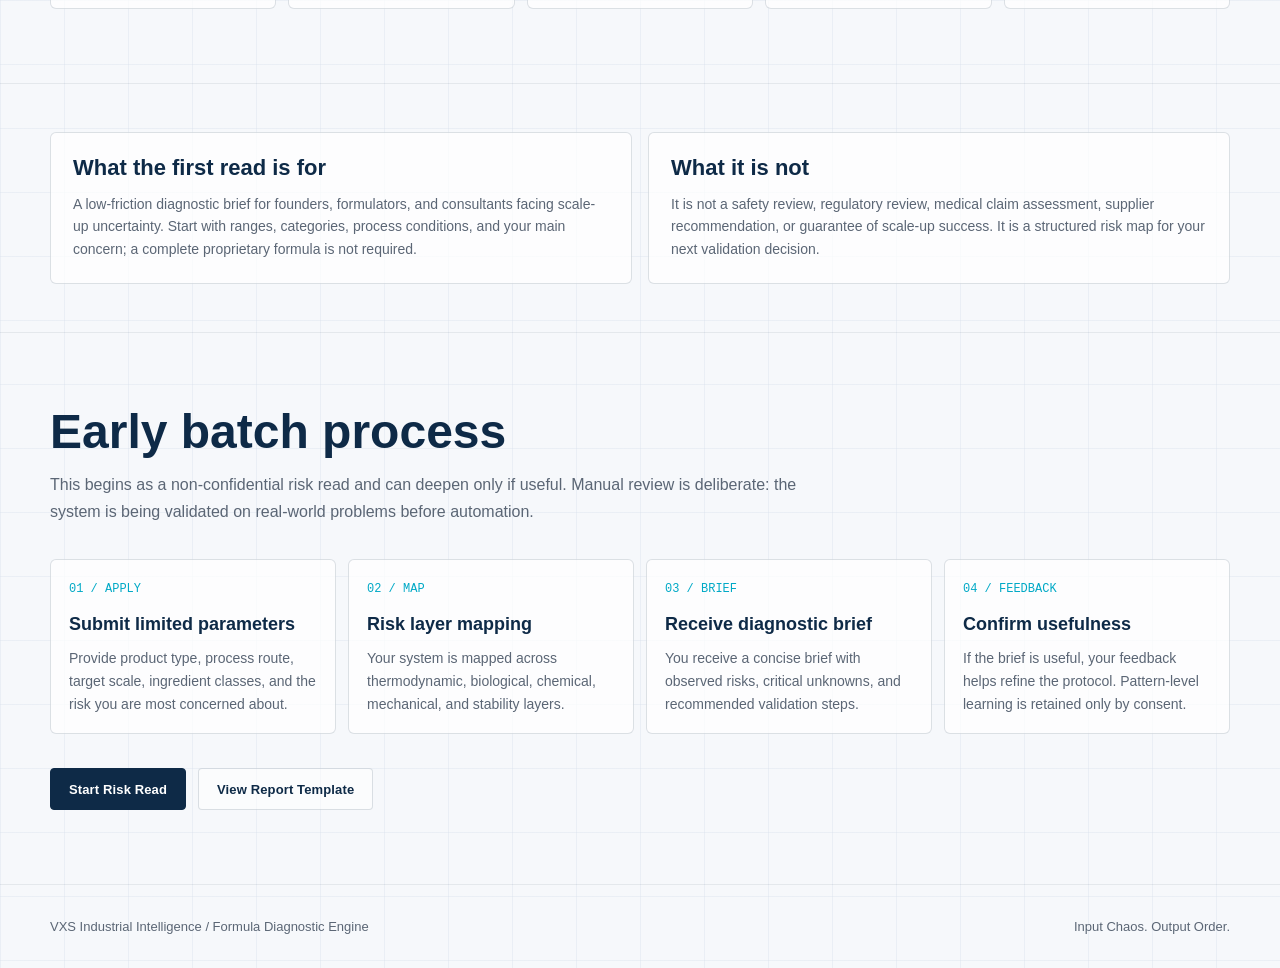
==== commit f263ae56: "feat: clarify chemical diagnostic scope" ====
--- a/index.html
+++ b/index.html
@@ -214,8 +214,8 @@
               <span class="matrix-code">C_LAYER</span>
               <h3>Chemical</h3>
               <p>
-                When compatible inputs can react, discolour, or shift flavour in the pack.
-                Validate pH, oxidation, mineral interaction, and packaging exposure.
+                When inputs can react, discolour, migrate, or fall outside a chemical specification.
+                Review pH, oxidation, mineral interaction, contaminant or residue limits, and the available testing evidence.
               </p>
             </article>
             <article class="matrix-card">
